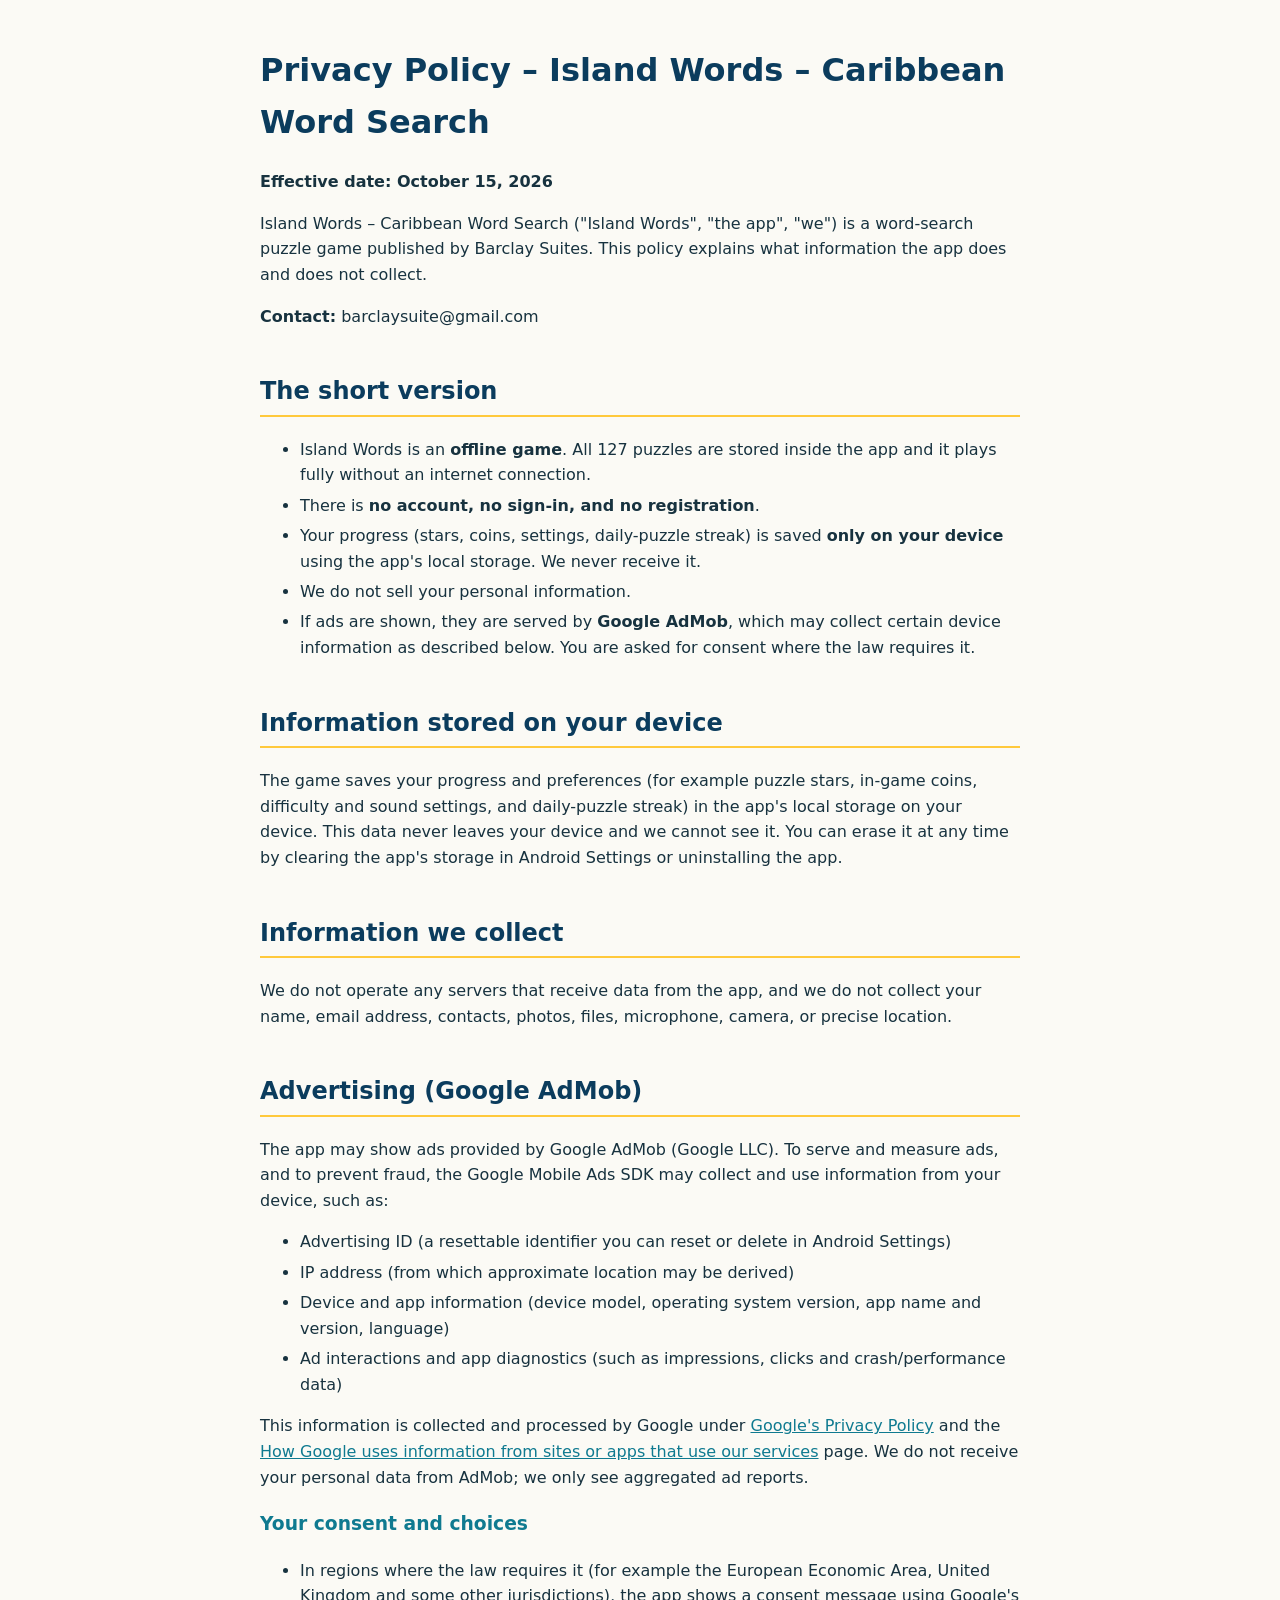
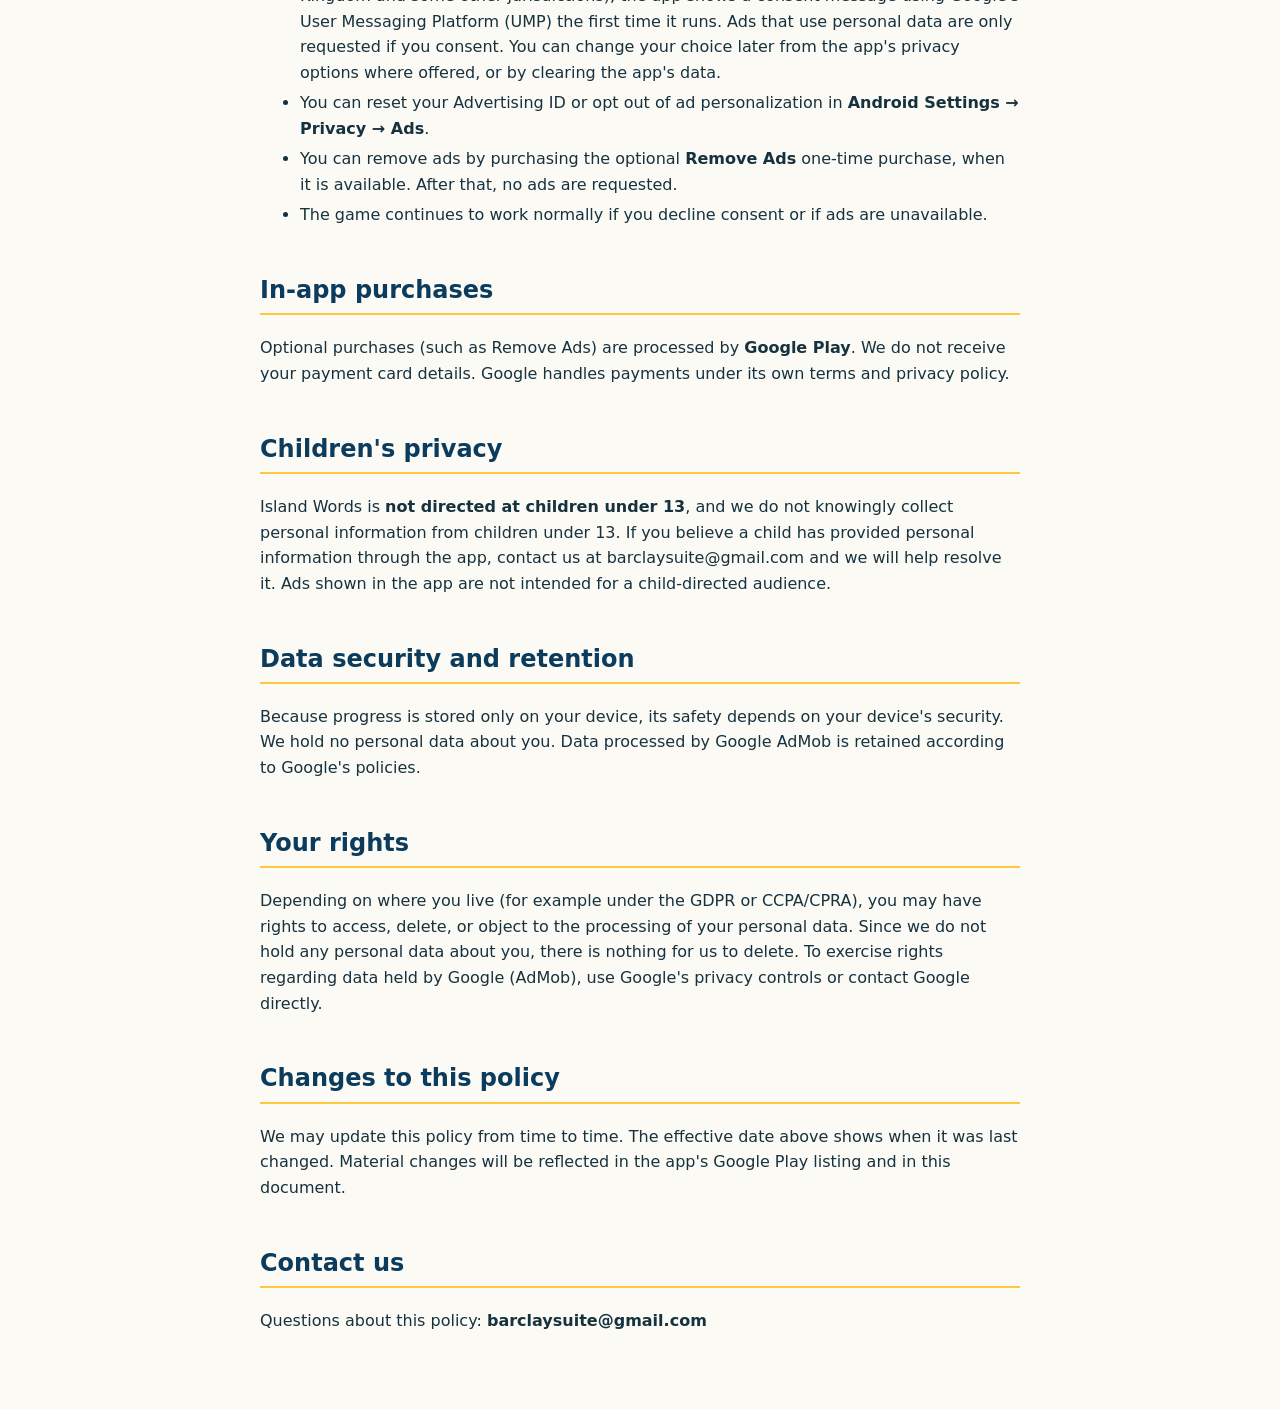
==== privacy-policy.html @ 2bfbc3f3 "Add privacy policy page for Google Play Required public URL for Play Console App content." ====
<!DOCTYPE html>
<html lang="en"><head><meta charset="utf-8"><meta name="viewport" content="width=device-width,initial-scale=1">
<title>Privacy Policy – Island Words</title>
<style>body{font-family:system-ui,-apple-system,Segoe UI,Roboto,sans-serif;max-width:760px;margin:0 auto;padding:24px 18px 60px;line-height:1.6;color:#17323f;background:#fbfaf5}
h1{color:#0B3C5D}h2{color:#0B3C5D;margin-top:1.8em;border-bottom:2px solid #FFC93C;padding-bottom:4px}h3{color:#0F7A90}a{color:#0F7A90}li{margin:.3em 0}</style>
</head><body>
<h1>Privacy Policy – Island Words – Caribbean Word Search</h1>
<p><strong>Effective date: October 15, 2026</strong></p>
<p>Island Words – Caribbean Word Search ("Island Words", "the app", "we") is a word-search puzzle game published by Barclay Suites. This policy explains what information the app does and does not collect.</p>
<p><strong>Contact:</strong> barclaysuite@gmail.com</p>
<h2>The short version</h2>
<ul>
<li>Island Words is an <strong>offline game</strong>. All 127 puzzles are stored inside the app and it plays fully without an internet connection.</li>
<li>There is <strong>no account, no sign-in, and no registration</strong>.</li>
<li>Your progress (stars, coins, settings, daily-puzzle streak) is saved <strong>only on your device</strong> using the app's local storage. We never receive it.</li>
<li>We do not sell your personal information.</li>
<li>If ads are shown, they are served by <strong>Google AdMob</strong>, which may collect certain device information as described below. You are asked for consent where the law requires it.</li>
</ul>
<h2>Information stored on your device</h2>
<p>The game saves your progress and preferences (for example puzzle stars, in-game coins, difficulty and sound settings, and daily-puzzle streak) in the app's local storage on your device. This data never leaves your device and we cannot see it. You can erase it at any time by clearing the app's storage in Android Settings or uninstalling the app.</p>
<h2>Information we collect</h2>
<p>We do not operate any servers that receive data from the app, and we do not collect your name, email address, contacts, photos, files, microphone, camera, or precise location.</p>
<h2>Advertising (Google AdMob)</h2>
<p>The app may show ads provided by Google AdMob (Google LLC). To serve and measure ads, and to prevent fraud, the Google Mobile Ads SDK may collect and use information from your device, such as:</p>
<ul>
<li>Advertising ID (a resettable identifier you can reset or delete in Android Settings)</li>
<li>IP address (from which approximate location may be derived)</li>
<li>Device and app information (device model, operating system version, app name and version, language)</li>
<li>Ad interactions and app diagnostics (such as impressions, clicks and crash/performance data)</li>
</ul>
<p>This information is collected and processed by Google under <a href="https://policies.google.com/privacy">Google's Privacy Policy</a> and the <a href="https://policies.google.com/technologies/partner-sites">How Google uses information from sites or apps that use our services</a> page. We do not receive your personal data from AdMob; we only see aggregated ad reports.</p>
<h3>Your consent and choices</h3>
<ul>
<li>In regions where the law requires it (for example the European Economic Area, United Kingdom and some other jurisdictions), the app shows a consent message using Google's User Messaging Platform (UMP) the first time it runs. Ads that use personal data are only requested if you consent. You can change your choice later from the app's privacy options where offered, or by clearing the app's data.</li>
<li>You can reset your Advertising ID or opt out of ad personalization in <strong>Android Settings → Privacy → Ads</strong>.</li>
<li>You can remove ads by purchasing the optional <strong>Remove Ads</strong> one-time purchase, when it is available. After that, no ads are requested.</li>
<li>The game continues to work normally if you decline consent or if ads are unavailable.</li>
</ul>
<h2>In-app purchases</h2>
<p>Optional purchases (such as Remove Ads) are processed by <strong>Google Play</strong>. We do not receive your payment card details. Google handles payments under its own terms and privacy policy.</p>
<h2>Children's privacy</h2>
<p>Island Words is <strong>not directed at children under 13</strong>, and we do not knowingly collect personal information from children under 13. If you believe a child has provided personal information through the app, contact us at barclaysuite@gmail.com and we will help resolve it. Ads shown in the app are not intended for a child-directed audience.</p>
<h2>Data security and retention</h2>
<p>Because progress is stored only on your device, its safety depends on your device's security. We hold no personal data about you. Data processed by Google AdMob is retained according to Google's policies.</p>
<h2>Your rights</h2>
<p>Depending on where you live (for example under the GDPR or CCPA/CPRA), you may have rights to access, delete, or object to the processing of your personal data. Since we do not hold any personal data about you, there is nothing for us to delete. To exercise rights regarding data held by Google (AdMob), use Google's privacy controls or contact Google directly.</p>
<h2>Changes to this policy</h2>
<p>We may update this policy from time to time. The effective date above shows when it was last changed. Material changes will be reflected in the app's Google Play listing and in this document.</p>
<h2>Contact us</h2>
<p>Questions about this policy: <strong>barclaysuite@gmail.com</strong></p>
</body></html>
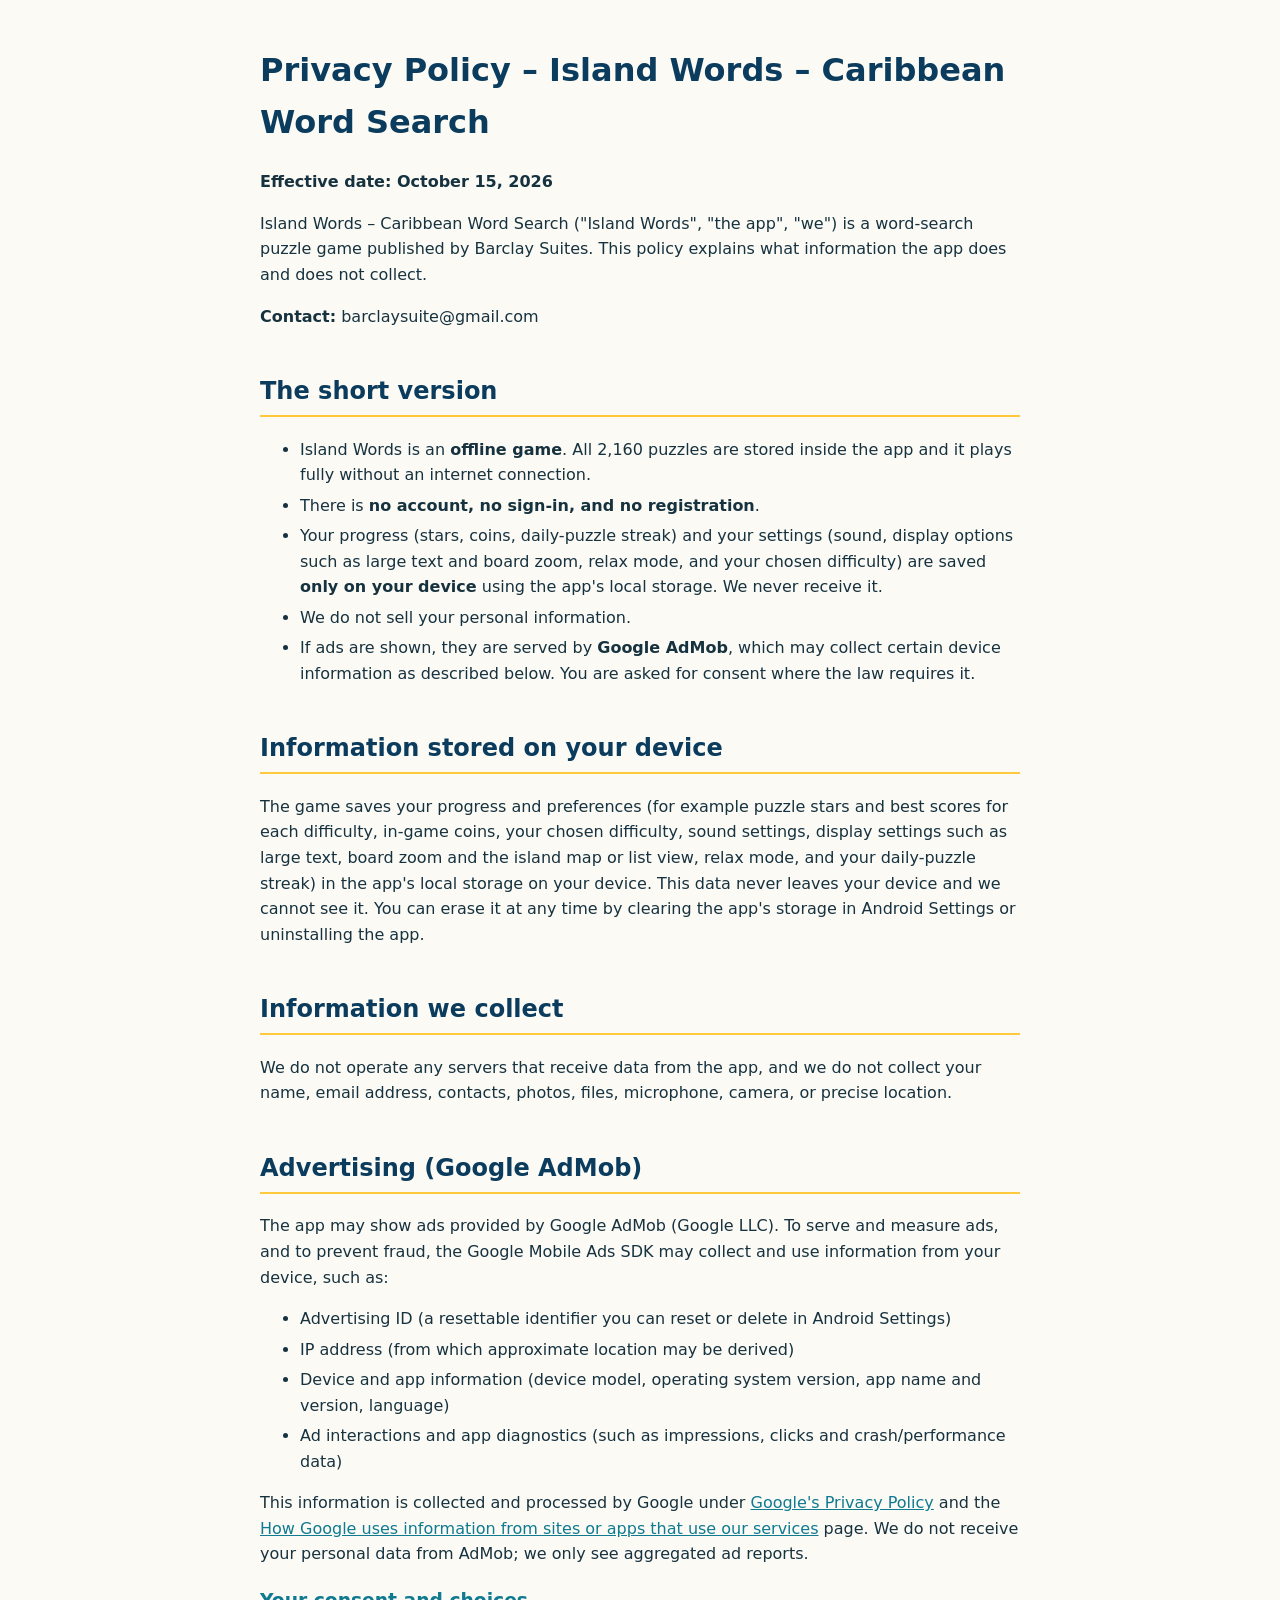
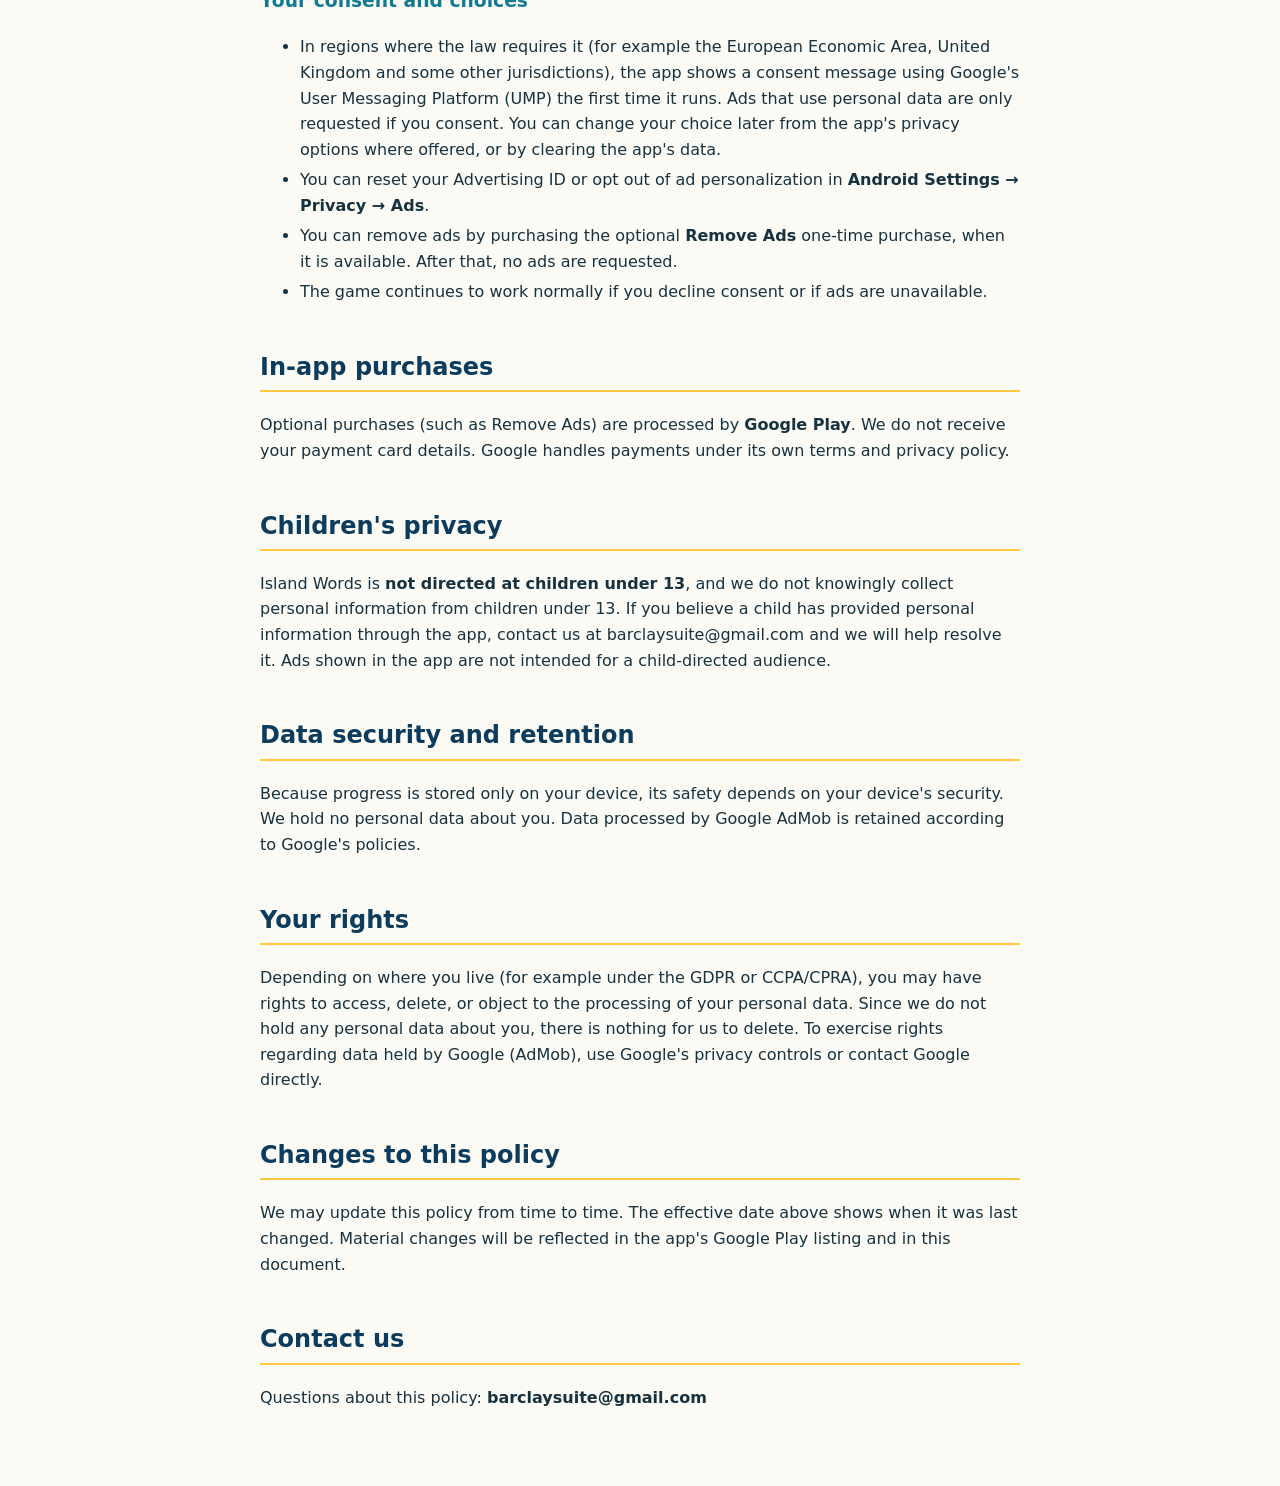
==== commit b3c4db97: "Privacy policy: mention sound, display and difficulty settings stored on device" ====
--- a/privacy-policy.html
+++ b/privacy-policy.html
@@ -10,14 +10,14 @@
 <p><strong>Contact:</strong> barclaysuite@gmail.com</p>
 <h2>The short version</h2>
 <ul>
-<li>Island Words is an <strong>offline game</strong>. All 127 puzzles are stored inside the app and it plays fully without an internet connection.</li>
+<li>Island Words is an <strong>offline game</strong>. All 2,160 puzzles are stored inside the app and it plays fully without an internet connection.</li>
 <li>There is <strong>no account, no sign-in, and no registration</strong>.</li>
-<li>Your progress (stars, coins, settings, daily-puzzle streak) is saved <strong>only on your device</strong> using the app's local storage. We never receive it.</li>
+<li>Your progress (stars, coins, daily-puzzle streak) and your settings (sound, display options such as large text and board zoom, relax mode, and your chosen difficulty) are saved <strong>only on your device</strong> using the app's local storage. We never receive it.</li>
 <li>We do not sell your personal information.</li>
 <li>If ads are shown, they are served by <strong>Google AdMob</strong>, which may collect certain device information as described below. You are asked for consent where the law requires it.</li>
 </ul>
 <h2>Information stored on your device</h2>
-<p>The game saves your progress and preferences (for example puzzle stars, in-game coins, difficulty and sound settings, and daily-puzzle streak) in the app's local storage on your device. This data never leaves your device and we cannot see it. You can erase it at any time by clearing the app's storage in Android Settings or uninstalling the app.</p>
+<p>The game saves your progress and preferences (for example puzzle stars and best scores for each difficulty, in-game coins, your chosen difficulty, sound settings, display settings such as large text, board zoom and the island map or list view, relax mode, and your daily-puzzle streak) in the app's local storage on your device. This data never leaves your device and we cannot see it. You can erase it at any time by clearing the app's storage in Android Settings or uninstalling the app.</p>
 <h2>Information we collect</h2>
 <p>We do not operate any servers that receive data from the app, and we do not collect your name, email address, contacts, photos, files, microphone, camera, or precise location.</p>
 <h2>Advertising (Google AdMob)</h2>
